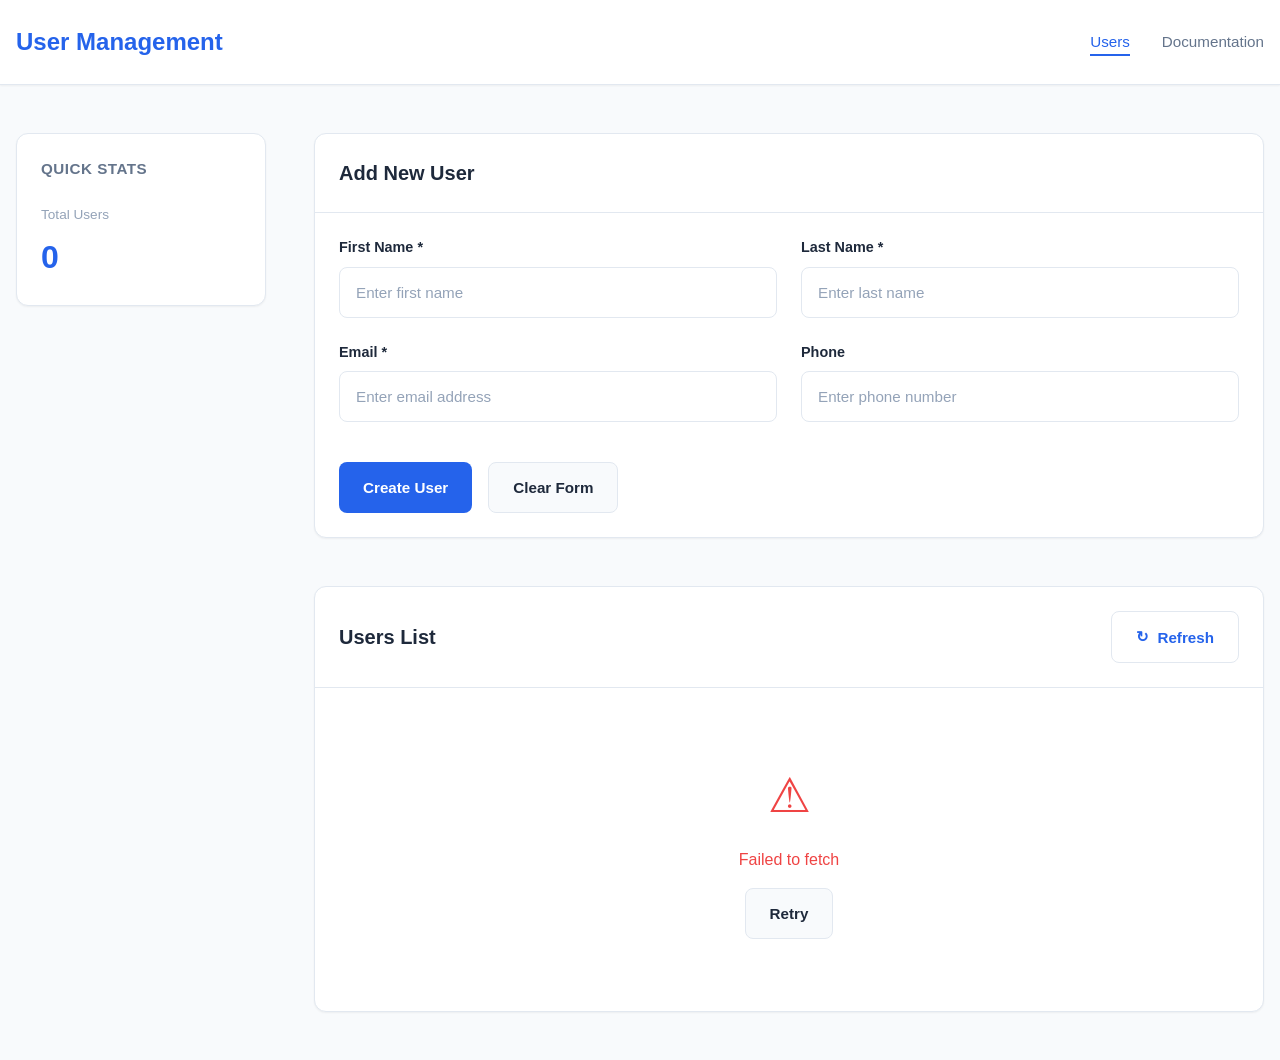
==== index.html @ c13133e9 "Add user management dashboard with API integration and responsive design - Created index.html for th" ====
<!DOCTYPE html>
<html lang="en">

<head>
    <meta charset="UTF-8">
    <meta name="viewport" content="width=device-width, initial-scale=1.0">
    <title>User Management Dashboard</title>
    <link rel="stylesheet" href="styles.css">
</head>

<body>
    <!-- Navigation Header -->
    <header class="header">
        <div class="header-container">
            <div class="logo">
                <h1>User Management</h1>
            </div>
            <nav class="nav">
                <ul>
                    <li><a href="#users" class="nav-link active">Users</a></li>
                    <li><a href="#" class="nav-link">Documentation</a></li>
                </ul>
            </nav>
        </div>
    </header>

    <!-- Main Content -->
    <main class="main-content">
        <!-- Sidebar -->
        <aside class="sidebar">
            <div class="sidebar-card">
                <h3>Quick Stats</h3>
                <div class="stat-item">
                    <span class="stat-label">Total Users</span>
                    <span class="stat-value" id="totalUsers">0</span>
                </div>
            </div>
        </aside>

        <!-- Main Panel -->
        <section class="content-panel">
            <!-- Create User Form -->
            <div class="card">
                <div class="card-header">
                    <h2>Add New User</h2>
                </div>
                <div class="card-body">
                    <form id="createUserForm" class="form">
                        <div class="form-row">
                            <div class="form-group">
                                <label for="firstName">First Name *</label>
                                <input type="text" id="firstName" name="firstName" placeholder="Enter first name"
                                    required>
                            </div>
                            <div class="form-group">
                                <label for="lastName">Last Name *</label>
                                <input type="text" id="lastName" name="lastName" placeholder="Enter last name" required>
                            </div>
                        </div>

                        <div class="form-row">
                            <div class="form-group">
                                <label for="email">Email *</label>
                                <input type="email" id="email" name="email" placeholder="Enter email address" required>
                            </div>
                            <div class="form-group">
                                <label for="phone">Phone</label>
                                <input type="tel" id="phone" name="phone" placeholder="Enter phone number">
                            </div>
                        </div>

                        <div class="form-actions">
                            <button type="submit" class="btn btn-primary" id="submitBtn">
                                <span class="btn-text">Create User</span>
                                <span class="btn-loader hidden">Loading...</span>
                            </button>
                            <button type="reset" class="btn btn-secondary">Clear Form</button>
                        </div>
                    </form>
                </div>
            </div>

            <!-- Users List Section -->
            <div class="card">
                <div class="card-header">
                    <h2>Users List</h2>
                    <button id="refreshBtn" class="btn btn-outline">
                        <span class="refresh-icon">↻</span> Refresh
                    </button>
                </div>
                <div class="card-body">
                    <!-- Loading State -->
                    <div id="loadingState" class="loading-state">
                        <div class="spinner"></div>
                        <p>Loading users...</p>
                    </div>

                    <!-- Error State -->
                    <div id="errorState" class="error-state hidden">
                        <div class="error-icon">⚠</div>
                        <p id="errorMessage">An error occurred while loading users</p>
                        <button id="retryBtn" class="btn btn-secondary">Retry</button>
                    </div>

                    <!-- Empty State -->
                    <div id="emptyState" class="empty-state hidden">
                        <div class="empty-icon">👥</div>
                        <p>No users found</p>
                        <p class="empty-description">Create your first user above to get started</p>
                    </div>

                    <!-- Users Table -->
                    <div id="tableContainer" class="table-container hidden">
                        <table class="users-table">
                            <thead>
                                <tr>
                                    <th>ID</th>
                                    <th>First Name</th>
                                    <th>Last Name</th>
                                    <th>Email</th>
                                    <th>Phone</th>
                                    <th>Created At</th>
                                </tr>
                            </thead>
                            <tbody id="usersTableBody">
                                <!-- Users will be populated here -->
                            </tbody>
                        </table>
                    </div>
                </div>
            </div>
        </section>
    </main>

    <!-- Notification Toast -->
    <div id="notification" class="notification hidden"></div>

    <!-- Scripts -->
    <script src="api.js"></script>
    <script src="app.js"></script>
</body>

</html>
---- styles.css ----
/* ================================================
   GLOBAL STYLES & CSS VARIABLES
   ================================================ */
:root {
    --color-primary: #2563eb;
    --color-primary-hover: #1d4ed8;
    --color-secondary: #64748b;
    --color-success: #10b981;
    --color-error: #ef4444;
    --color-warning: #f59e0b;
    --color-bg-light: #f8fafc;
    --color-bg-white: #ffffff;
    --color-border: #e2e8f0;
    --color-text-primary: #1e293b;
    --color-text-secondary: #64748b;
    --color-text-muted: #94a3b8;

    --spacing-xs: 0.25rem;
    --spacing-sm: 0.5rem;
    --spacing-md: 1rem;
    --spacing-lg: 1.5rem;
    --spacing-xl: 2rem;
    --spacing-2xl: 3rem;

    --radius-sm: 0.375rem;
    --radius-md: 0.5rem;
    --radius-lg: 0.75rem;

    --shadow-sm: 0 1px 2px 0 rgba(0, 0, 0, 0.05);
    --shadow-md: 0 4px 6px -1px rgba(0, 0, 0, 0.1);
    --shadow-lg: 0 10px 15px -3px rgba(0, 0, 0, 0.1);

    --transition-fast: 150ms cubic-bezier(0.4, 0, 0.2, 1);
    --transition-normal: 300ms cubic-bezier(0.4, 0, 0.2, 1);
}

/* ================================================
   RESET & BASE STYLES
   ================================================ */
* {
    margin: 0;
    padding: 0;
    box-sizing: border-box;
}

html,
body {
    width: 100%;
    height: 100%;
}

body {
    font-family: -apple-system, BlinkMacSystemFont, 'Segoe UI', 'Roboto', 'Oxygen',
        'Ubuntu', 'Cantarell', 'Fira Sans', 'Droid Sans', 'Helvetica Neue',
        sans-serif;
    -webkit-font-smoothing: antialiased;
    -moz-osx-font-smoothing: grayscale;
    background-color: var(--color-bg-light);
    color: var(--color-text-primary);
    line-height: 1.5;
}

a {
    color: var(--color-primary);
    text-decoration: none;
    transition: color var(--transition-fast);
}

a:hover {
    color: var(--color-primary-hover);
}

/* ================================================
   HEADER & NAVIGATION
   ================================================ */
.header {
    background-color: var(--color-bg-white);
    border-bottom: 1px solid var(--color-border);
    box-shadow: var(--shadow-sm);
    position: sticky;
    top: 0;
    z-index: 100;
}

.header-container {
    max-width: 1400px;
    margin: 0 auto;
    padding: var(--spacing-lg) var(--spacing-md);
    display: flex;
    justify-content: space-between;
    align-items: center;
}

.logo h1 {
    font-size: 1.5rem;
    font-weight: 700;
    color: var(--color-primary);
}

.nav ul {
    list-style: none;
    display: flex;
    gap: var(--spacing-xl);
}

.nav-link {
    font-size: 0.95rem;
    font-weight: 500;
    color: var(--color-text-secondary);
    border-bottom: 2px solid transparent;
    padding-bottom: var(--spacing-xs);
    transition: all var(--transition-fast);
}

.nav-link:hover,
.nav-link.active {
    color: var(--color-primary);
    border-bottom-color: var(--color-primary);
}

/* ================================================
   LAYOUT STRUCTURE
   ================================================ */
.main-content {
    max-width: 1400px;
    margin: 0 auto;
    padding: var(--spacing-2xl) var(--spacing-md);
    display: grid;
    grid-template-columns: 250px 1fr;
    gap: var(--spacing-2xl);
}

.sidebar {
    display: flex;
    flex-direction: column;
    gap: var(--spacing-lg);
}

.content-panel {
    display: flex;
    flex-direction: column;
    gap: var(--spacing-2xl);
}

/* ================================================
   CARDS & CONTAINERS
   ================================================ */
.card {
    background-color: var(--color-bg-white);
    border: 1px solid var(--color-border);
    border-radius: var(--radius-lg);
    box-shadow: var(--shadow-sm);
    overflow: hidden;
    transition: box-shadow var(--transition-normal);
}

.card:hover {
    box-shadow: var(--shadow-md);
}

.card-header {
    padding: var(--spacing-lg);
    border-bottom: 1px solid var(--color-border);
    display: flex;
    justify-content: space-between;
    align-items: center;
}

.card-header h2 {
    font-size: 1.25rem;
    font-weight: 600;
    color: var(--color-text-primary);
}

.card-body {
    padding: var(--spacing-lg);
}

.sidebar-card {
    background-color: var(--color-bg-white);
    border: 1px solid var(--color-border);
    border-radius: var(--radius-lg);
    padding: var(--spacing-lg);
    box-shadow: var(--shadow-sm);
}

.sidebar-card h3 {
    font-size: 0.95rem;
    font-weight: 600;
    color: var(--color-text-secondary);
    margin-bottom: var(--spacing-lg);
    text-transform: uppercase;
    letter-spacing: 0.5px;
}

.stat-item {
    display: flex;
    flex-direction: column;
    gap: var(--spacing-sm);
}

.stat-label {
    font-size: 0.85rem;
    color: var(--color-text-muted);
    font-weight: 500;
}

.stat-value {
    font-size: 2rem;
    font-weight: 700;
    color: var(--color-primary);
}

/* ================================================
   FORMS
   ================================================ */
.form {
    display: flex;
    flex-direction: column;
    gap: var(--spacing-lg);
}

.form-row {
    display: grid;
    grid-template-columns: 1fr 1fr;
    gap: var(--spacing-lg);
}

.form-group {
    display: flex;
    flex-direction: column;
    gap: var(--spacing-sm);
}

.form-group label {
    font-size: 0.9rem;
    font-weight: 600;
    color: var(--color-text-primary);
}

.form-group input,
.form-group textarea,
.form-group select {
    padding: var(--spacing-md);
    border: 1px solid var(--color-border);
    border-radius: var(--radius-md);
    font-size: 0.95rem;
    font-family: inherit;
    transition: all var(--transition-fast);
}

.form-group input:focus,
.form-group textarea:focus,
.form-group select:focus {
    outline: none;
    border-color: var(--color-primary);
    box-shadow: 0 0 0 3px rgba(37, 99, 235, 0.1);
}

.form-group input::placeholder {
    color: var(--color-text-muted);
}

.form-actions {
    display: flex;
    gap: var(--spacing-md);
    margin-top: var(--spacing-md);
}

/* ================================================
   BUTTONS
   ================================================ */
.btn {
    padding: var(--spacing-md) var(--spacing-lg);
    border: none;
    border-radius: var(--radius-md);
    font-size: 0.95rem;
    font-weight: 600;
    cursor: pointer;
    transition: all var(--transition-fast);
    display: inline-flex;
    align-items: center;
    gap: var(--spacing-sm);
    white-space: nowrap;
}

.btn-primary {
    background-color: var(--color-primary);
    color: white;
}

.btn-primary:hover:not(:disabled) {
    background-color: var(--color-primary-hover);
    box-shadow: var(--shadow-md);
}

.btn-primary:disabled {
    opacity: 0.6;
    cursor: not-allowed;
}

.btn-secondary {
    background-color: var(--color-bg-light);
    color: var(--color-text-primary);
    border: 1px solid var(--color-border);
}

.btn-secondary:hover:not(:disabled) {
    background-color: var(--color-border);
}

.btn-outline {
    background-color: transparent;
    color: var(--color-primary);
    border: 1px solid var(--color-border);
}

.btn-outline:hover:not(:disabled) {
    background-color: var(--color-bg-light);
    border-color: var(--color-primary);
}

.btn-text {
    display: inline;
}

.btn-loader {
    display: inline;
}

.btn-loader.hidden {
    display: none;
}

.btn-text.hidden {
    display: none;
}

.refresh-icon {
    display: inline-block;
    transition: transform var(--transition-normal);
}

.btn-outline:hover .refresh-icon {
    transform: rotate(180deg);
}

/* ================================================
   TABLES
   ================================================ */
.table-container {
    overflow-x: auto;
}

.users-table {
    width: 100%;
    border-collapse: collapse;
    font-size: 0.95rem;
}

.users-table thead {
    background-color: var(--color-bg-light);
}

.users-table th {
    padding: var(--spacing-md);
    text-align: left;
    font-weight: 600;
    color: var(--color-text-secondary);
    border-bottom: 2px solid var(--color-border);
}

.users-table td {
    padding: var(--spacing-md);
    border-bottom: 1px solid var(--color-border);
}

.users-table tbody tr {
    transition: background-color var(--transition-fast);
}

.users-table tbody tr:hover {
    background-color: var(--color-bg-light);
}

.users-table tbody tr:last-child td {
    border-bottom: none;
}

/* ================================================
   STATES
   ================================================ */
.loading-state,
.error-state,
.empty-state {
    display: flex;
    flex-direction: column;
    align-items: center;
    justify-content: center;
    padding: var(--spacing-2xl);
    gap: var(--spacing-md);
    color: var(--color-text-secondary);
}

.loading-state p,
.error-state p,
.empty-state p {
    margin: 0;
}

.error-state {
    color: var(--color-error);
}

.empty-state {
    color: var(--color-text-muted);
}

.error-icon {
    font-size: 3rem;
}

.empty-icon {
    font-size: 3rem;
    opacity: 0.5;
}

.empty-description {
    font-size: 0.9rem;
    color: var(--color-text-muted) !important;
}

/* Spinner animation */
.spinner {
    width: 40px;
    height: 40px;
    border: 4px solid var(--color-border);
    border-top-color: var(--color-primary);
    border-radius: 50%;
    animation: spin 1s linear infinite;
}

@keyframes spin {
    to {
        transform: rotate(360deg);
    }
}

.hidden {
    display: none !important;
}

/* ================================================
   NOTIFICATIONS
   ================================================ */
.notification {
    position: fixed;
    bottom: var(--spacing-xl);
    right: var(--spacing-xl);
    padding: var(--spacing-lg);
    background-color: var(--color-bg-white);
    border: 1px solid var(--color-border);
    border-radius: var(--radius-md);
    box-shadow: var(--shadow-lg);
    max-width: 400px;
    animation: slideIn 300ms ease-out forwards;
    z-index: 1000;
}

.notification.hidden {
    display: none;
}

.notification.success {
    border-left: 4px solid var(--color-success);
    color: var(--color-success);
}

.notification.error {
    border-left: 4px solid var(--color-error);
    color: var(--color-error);
}

.notification.info {
    border-left: 4px solid var(--color-primary);
    color: var(--color-primary);
}

@keyframes slideIn {
    from {
        transform: translateX(400px);
        opacity: 0;
    }

    to {
        transform: translateX(0);
        opacity: 1;
    }
}

/* ================================================
   RESPONSIVE DESIGN
   ================================================ */

/* Tablet devices */
@media (max-width: 768px) {
    .main-content {
        grid-template-columns: 1fr;
        gap: var(--spacing-lg);
        padding: var(--spacing-lg) var(--spacing-md);
    }

    .sidebar {
        flex-direction: row;
        gap: var(--spacing-lg);
    }

    .sidebar-card {
        flex: 1;
    }

    .form-row {
        grid-template-columns: 1fr;
    }

    .header-container {
        flex-direction: column;
        gap: var(--spacing-md);
        text-align: center;
    }

    .nav ul {
        flex-direction: column;
        gap: var(--spacing-md);
    }

    .card-header {
        flex-direction: column;
        align-items: flex-start;
        gap: var(--spacing-md);
    }

    .form-actions {
        flex-direction: column;
    }

    .btn {
        width: 100%;
        justify-content: center;
    }

    .users-table {
        font-size: 0.85rem;
    }

    .users-table th,
    .users-table td {
        padding: var(--spacing-sm);
    }
}

/* Mobile devices */
@media (max-width: 480px) {
    :root {
        --spacing-lg: 1rem;
        --spacing-xl: 1.5rem;
        --spacing-2xl: 2rem;
    }

    .header-container {
        padding: var(--spacing-md);
    }

    .logo h1 {
        font-size: 1.25rem;
    }

    .nav ul {
        gap: var(--spacing-md);
    }

    .main-content {
        padding: var(--spacing-lg) var(--spacing-sm);
    }

    .card-header h2 {
        font-size: 1.1rem;
    }

    .card-body,
    .card-header {
        padding: var(--spacing-md);
    }

    .stat-value {
        font-size: 1.5rem;
    }

    .notification {
        bottom: var(--spacing-md);
        right: var(--spacing-md);
        left: var(--spacing-md);
        max-width: none;
    }

    .users-table {
        font-size: 0.75rem;
    }

    .users-table th,
    .users-table td {
        padding: var(--spacing-xs);
    }
}

/* Large desktop */
@media (min-width: 1600px) {
    .main-content {
        max-width: 1600px;
    }

    .card {
        margin-bottom: var(--spacing-md);
    }
}
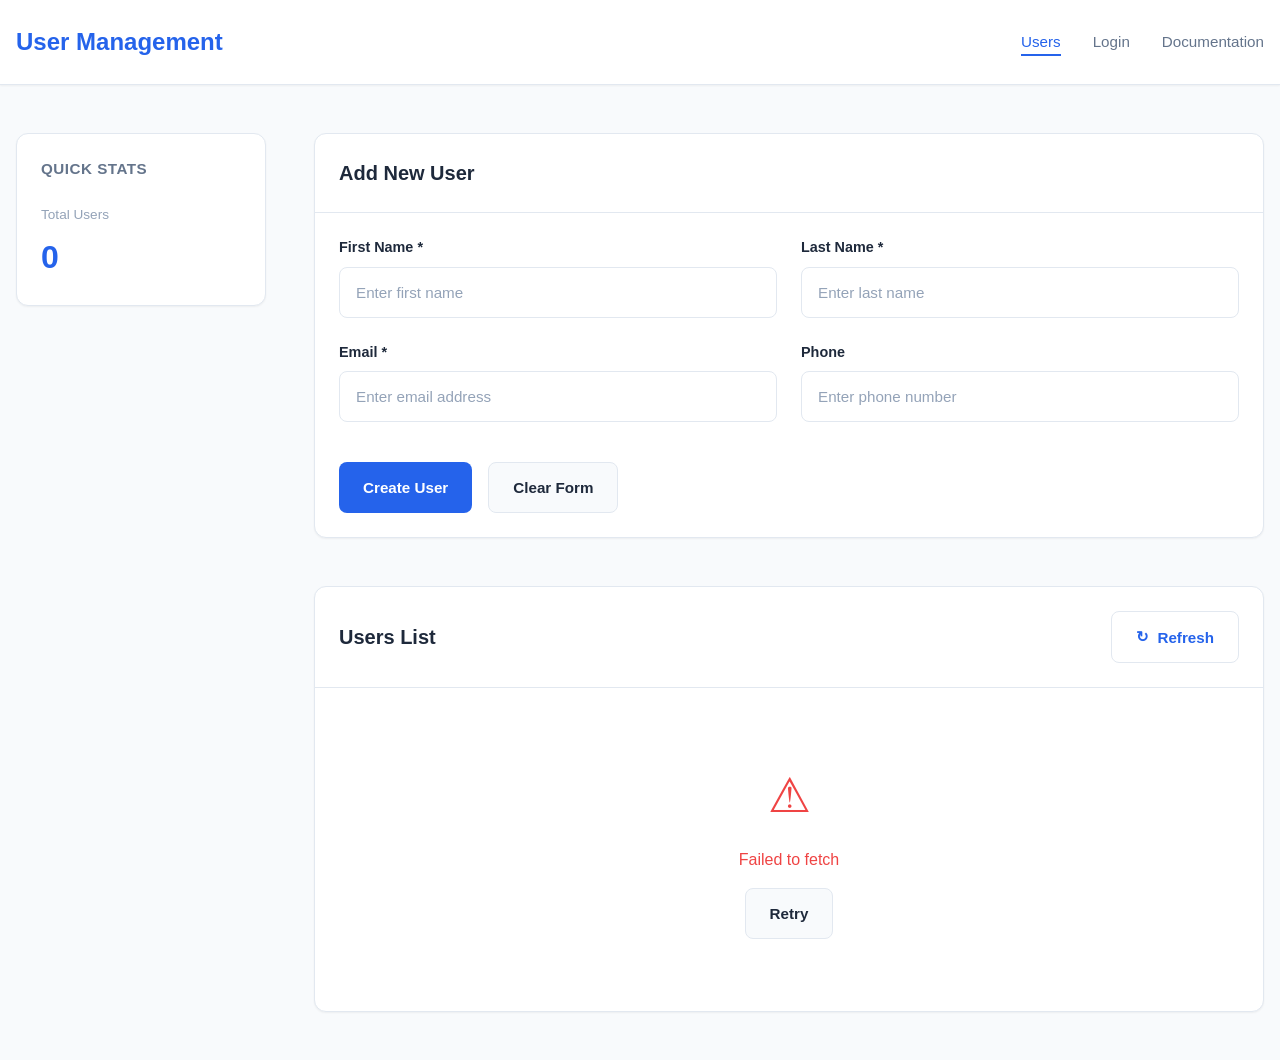
==== commit 556e5897: "Add sample login page and navigation link Co-authored-by: MakarandBhoir <29478340+MakarandBhoir@user" ====
--- a/index.html
+++ b/index.html
@@ -18,6 +18,7 @@
             <nav class="nav">
                 <ul>
                     <li><a href="#users" class="nav-link active">Users</a></li>
+                    <li><a href="login.html" class="nav-link">Login</a></li>
                     <li><a href="#" class="nav-link">Documentation</a></li>
                 </ul>
             </nav>
@@ -42,7 +43,7 @@
             <!-- Create User Form -->
             <div class="card">
                 <div class="card-header">
-                    <h2>Add New User</h2>
+                    <h2 id="formTitle">Add New User</h2>
                 </div>
                 <div class="card-body">
                     <form id="createUserForm" class="form">
@@ -74,7 +75,7 @@
                                 <span class="btn-text">Create User</span>
                                 <span class="btn-loader hidden">Loading...</span>
                             </button>
-                            <button type="reset" class="btn btn-secondary">Clear Form</button>
+                            <button type="reset" class="btn btn-secondary" id="resetBtn">Clear Form</button>
                         </div>
                     </form>
                 </div>
@@ -120,6 +121,7 @@
                                     <th>Email</th>
                                     <th>Phone</th>
                                     <th>Created At</th>
+                                    <th>Actions</th>
                                 </tr>
                             </thead>
                             <tbody id="usersTableBody">
--- a/styles.css
+++ b/styles.css
@@ -320,6 +320,20 @@
     border-color: var(--color-primary);
 }
 
+.btn-danger {
+    background-color: var(--color-error);
+    color: white;
+}
+
+.btn-danger:hover:not(:disabled) {
+    background-color: #dc2626;
+}
+
+.btn-small {
+    padding: var(--spacing-sm) var(--spacing-md);
+    font-size: 0.85rem;
+}
+
 .btn-text {
     display: inline;
 }
@@ -385,6 +399,12 @@
 
 .users-table tbody tr:last-child td {
     border-bottom: none;
+}
+
+.actions-cell {
+    white-space: nowrap;
+    display: flex;
+    gap: var(--spacing-sm);
 }
 
 /* ================================================
@@ -448,6 +468,114 @@
 
 .hidden {
     display: none !important;
+}
+
+/* ================================================
+   SAMPLE LOGIN PAGE
+   ================================================ */
+.login-page {
+    min-height: 100%;
+    background: linear-gradient(135deg, #eff6ff, #f8fafc 55%, #eef2ff);
+}
+
+.login-shell {
+    width: min(100% - 2rem, 440px);
+    margin: 0 auto;
+    padding: 8vh 0 2rem;
+    display: flex;
+    flex-direction: column;
+    align-items: center;
+    gap: var(--spacing-xl);
+}
+
+.login-brand {
+    font-size: 1.25rem;
+    font-weight: 700;
+}
+
+.login-card {
+    width: 100%;
+    padding: var(--spacing-2xl);
+    background: var(--color-bg-white);
+    border: 1px solid var(--color-border);
+    border-radius: var(--radius-lg);
+    box-shadow: var(--shadow-lg);
+}
+
+.login-heading {
+    margin-bottom: var(--spacing-xl);
+    text-align: center;
+}
+
+.login-heading h1 {
+    margin-bottom: var(--spacing-sm);
+    font-size: 1.75rem;
+}
+
+.login-heading p,
+.login-demo-note {
+    color: var(--color-text-secondary);
+}
+
+.login-form {
+    display: flex;
+    flex-direction: column;
+    gap: var(--spacing-lg);
+}
+
+.login-form input[type="email"],
+.login-form input[type="password"] {
+    width: 100%;
+    padding: var(--spacing-md);
+    border: 1px solid var(--color-border);
+    border-radius: var(--radius-md);
+    font: inherit;
+}
+
+.login-form input:focus {
+    outline: none;
+    border-color: var(--color-primary);
+    box-shadow: 0 0 0 3px rgba(37, 99, 235, 0.1);
+}
+
+.login-options,
+.remember-me {
+    display: flex;
+    align-items: center;
+}
+
+.login-options {
+    justify-content: space-between;
+    gap: var(--spacing-sm);
+    font-size: 0.9rem;
+}
+
+.remember-me {
+    gap: var(--spacing-sm);
+    color: var(--color-text-secondary);
+}
+
+.remember-me input {
+    accent-color: var(--color-primary);
+}
+
+.login-help {
+    color: var(--color-text-muted);
+}
+
+.login-submit {
+    width: 100%;
+    justify-content: center;
+}
+
+.login-demo-note {
+    margin-top: calc(-1 * var(--spacing-md));
+    font-size: 0.85rem;
+    text-align: center;
+}
+
+.back-link {
+    font-size: 0.9rem;
 }
 
 /* ================================================
@@ -611,6 +739,14 @@
     .users-table td {
         padding: var(--spacing-xs);
     }
+
+    .login-shell {
+        padding-top: 2rem;
+    }
+
+    .login-card {
+        padding: var(--spacing-lg);
+    }
 }
 
 /* Large desktop */
